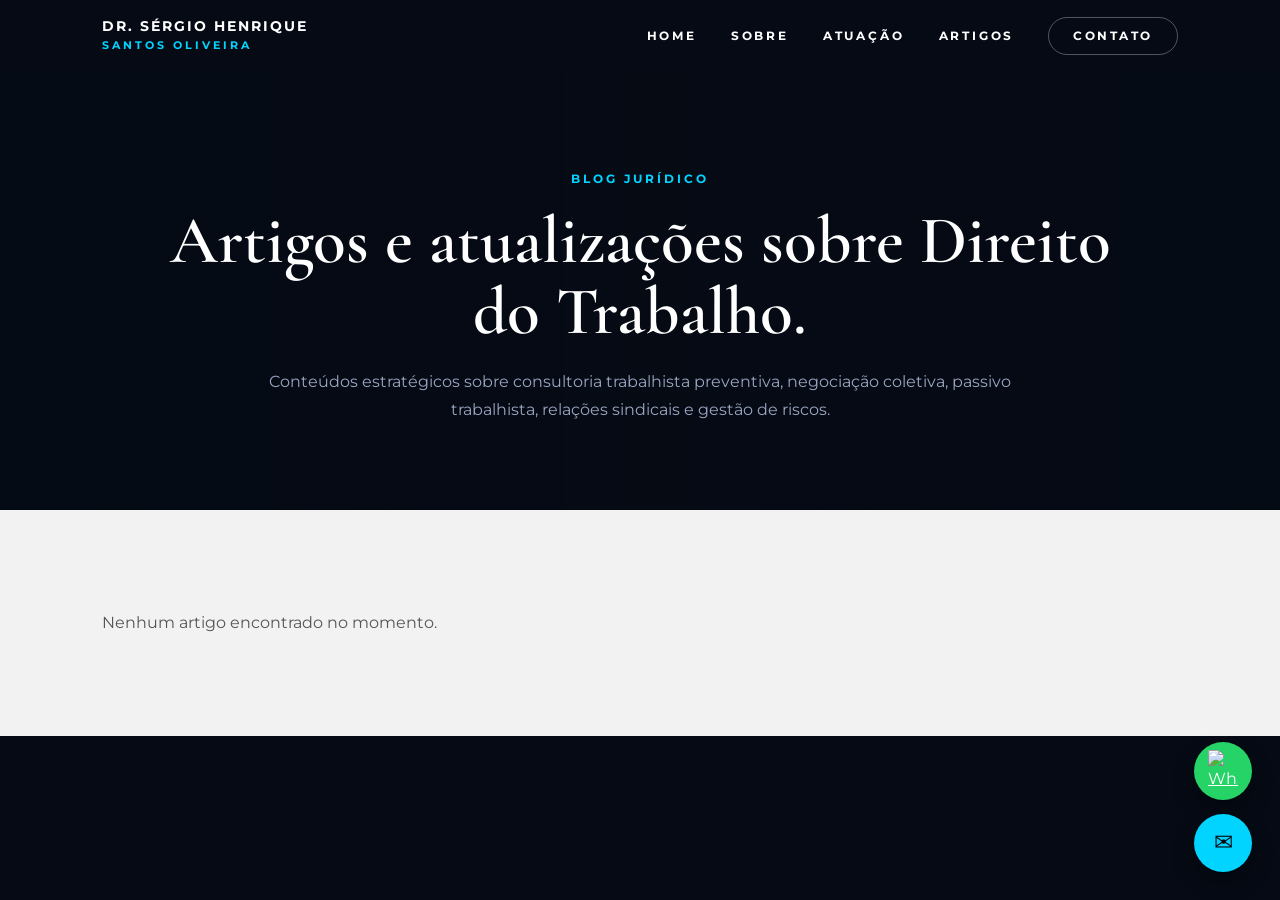
==== blog/blog.html @ 7eec478a "Add files via upload" ====
<!DOCTYPE html>
<html lang="pt-br">

<head>
    <meta charset="UTF-8">
    <meta name="viewport" content="width=device-width, initial-scale=1.0">

    <title>Artigos Jurídicos | Dr. Sérgio Henrique Santos Oliveira</title>

    <meta name="description" content="Artigos sobre Direito do Trabalho, consultoria trabalhista preventiva, negociação coletiva, passivo trabalhista e gestão de riscos para empresas e sindicatos.">
    <meta name="keywords" content="artigos direito do trabalho, consultoria trabalhista preventiva, passivo trabalhista, negociação coletiva, advogado trabalhista">
    <meta name="author" content="Dr. Sérgio Henrique Santos Oliveira">
    <meta name="robots" content="index, follow">

    <link rel="canonical" href="https://advocacia-sergio.vercel.app/blog/blog.html">

    <meta property="og:type" content="website">
    <meta property="og:title" content="Artigos Jurídicos | Direito do Trabalho">
    <meta property="og:description" content="Conteúdos estratégicos sobre Direito do Trabalho para empresas, sindicatos e trabalhadores.">
    <meta property="og:image" content="https://advocacia-sergio.vercel.app/fotos/foto6.jpg">
    <meta property="og:url" content="https://advocacia-sergio.vercel.app/blog/blog.html">

    <link href="https://fonts.googleapis.com/css2?family=Cormorant+Garamond:wght@500;600;700&family=Montserrat:wght@300;400;600;700&display=swap" rel="stylesheet">

    <link rel="stylesheet" href="../style.css">
</head>

<body>

    <header class="navbar">
        <a href="../index.html" class="logo">
            <span>Dr. Sérgio Henrique</span>
            <small>Santos Oliveira</small>
        </a>

        <nav>
            <ul>
                <li><a href="../index.html">Home</a></li>
                <li><a href="../sobre.html">Sobre</a></li>
                <li><a href="../servicos.html">Atuação</a></li>
                <li><a href="blog.html">Artigos</a></li>
                <li><a href="../contato.html" class="nav-btn">Contato</a></li>
            </ul>
        </nav>
    </header>

    <section class="page-hero">

        <span class="section-label">Blog Jurídico</span>

        <h1>
            Artigos e atualizações sobre Direito do Trabalho.
        </h1>

        <p>
            Conteúdos estratégicos sobre consultoria trabalhista preventiva, negociação coletiva,
            passivo trabalhista, relações sindicais e gestão de riscos.
        </p>

    </section>

    <section class="blog-list-section">

        <div class="blog-grid-page" id="blog-list">

            <!-- Os artigos serão carregados automaticamente pelo script.js -->

        </div>

    </section>

    <div class="floating-contact">

        <a href="https://wa.me/5531995029323" target="_blank" class="float-btn whatsapp" aria-label="Falar no WhatsApp">
            <img src="https://upload.wikimedia.org/wikipedia/commons/6/6b/WhatsApp.svg" alt="WhatsApp">
        </a>

        <a href="mailto:sergiohenriqueali@gmail.com" class="float-btn email" aria-label="Enviar e-mail">
            ✉
        </a>

    </div>

    <script src="../script.js"></script>

</body>
</html>
---- style.css ----
:root {
    --bg-dark: #050a14;
    --bg-deep: #030711;
    --cyan: #00d4ff;
    --cyan-soft: rgba(0, 212, 255, 0.18);
    --glass: rgba(255, 255, 255, 0.04);
    --border: rgba(255, 255, 255, 0.12);
    --text-gray: #9ba6c2;
    --white: #ffffff;
    --black: #050a14;
    --font-title: 'Cormorant Garamond', serif;
    --font-body: 'Montserrat', sans-serif;
}

* {
    margin: 0;
    padding: 0;
    box-sizing: border-box;
}

html {
    scroll-behavior: smooth;
}

body {
    background: var(--bg-dark);
    color: var(--white);
    line-height: 1.6;
    overflow-x: hidden;
    font-family: var(--font-body);
}

img,
video {
    max-width: 100%;
    display: block;
}

a {
    color: inherit;
}

/* NAVBAR */

.navbar {
    display: flex;
    justify-content: space-between;
    align-items: center;
    padding: 18px 8%;
    position: fixed;
    width: 100%;
    top: 0;
    left: 0;
    z-index: 1000;
    backdrop-filter: blur(14px);
    background: rgba(5, 10, 20)
}

.navbar-dark {
    background: rgba(5, 10, 20, 0.92);
    padding: 18px 8%;
    box-shadow: 0 20px 40px rgba(0,0,0,0.25);
}

.logo {
    text-decoration: none;
    color: var(--white);
    text-transform: uppercase;
    letter-spacing: 2px;
    line-height: 1.15;
    font-weight: 700;
    font-size: 0.9rem;
}

.logo span {
    display: block;
}

.logo small {
    display: block;
    color: var(--cyan);
    font-size: 0.68rem;
    letter-spacing: 3px;
    margin-top: 4px;
}

nav ul {
    display: flex;
    list-style: none;
    gap: 34px;
    align-items: center;
}

nav ul a {
     text-decoration: none;
    color: var(--white);
    font-size: 0.72rem;
    letter-spacing: 2.8px;
    font-weight: 700;
    text-transform: uppercase;
    transition: 0.3s ease;
}

nav ul a:hover {
    color: var(--cyan);
}

.nav-btn {
     border: 1px solid rgba(255,255,255,0.30);
    padding: 11px 24px;
    border-radius: 999px;
    letter-spacing: 2.5px;
    transition: all .3s ease;
}

.nav-btn:hover {
     background: var(--cyan);
    color: var(--bg-dark);
    border-color: var(--cyan);
}

/* BUTTONS */

.btn-glow {
    background: var(--cyan);
    border: none;
    padding: 16px 30px;
    font-weight: 700;
    color: var(--bg-dark);
    text-decoration: none;
    display: inline-flex;
    align-items: center;
    justify-content: center;
    gap: 10px;
    transition: all 0.35s ease;
    cursor: pointer;
    text-transform: uppercase;
    letter-spacing: 1.8px;
    border-radius: 50px;
    min-height: 54px;
    font-size: 0.78rem;
}

.btn-glow:hover {
    transform: translateY(-3px);
    box-shadow:
        0 0 15px rgba(0,212,255,0.25),
        0 0 35px rgba(0,212,255,0.15);
}

.btn-main {
    min-width: 220px;
}

.btn-outline {
    margin-top: 45px;
    padding: 15px 34px;
    border: 1px solid var(--cyan);
    color: var(--cyan);
    text-decoration: none;
    font-size: 0.78rem;
    font-weight: 700;
    border-radius: 50px;
    display: inline-flex;
    justify-content: center;
    align-items: center;
    transition: 0.35s ease;
    text-transform: uppercase;
    letter-spacing: 1.5px;
    min-height: 52px;
}

.btn-outline:hover {
    background: var(--cyan);
    color: var(--bg-dark);
    box-shadow: 0 0 20px rgba(0,212,255,0.25);
    transform: translateY(-3px);
}

.btn-secondary {
    margin-top: 0;
}

.btn-dark-blog {
    display: inline-flex;
    margin-top: 50px;
    color: #111;
    border: 1px solid #111;
    text-decoration: none;
    padding: 15px 34px;
    border-radius: 50px;
    text-transform: uppercase;
    letter-spacing: 1.5px;
    font-size: 0.78rem;
    font-weight: 700;
    transition: 0.35s ease;
}

.btn-dark-blog:hover {
    background: #111;
    color: #fff;
}

/* GLOBAL */

.glass-card {
    background: var(--glass);
    backdrop-filter: blur(18px);
    border: 1px solid var(--border);
    border-radius: 22px;
}

.section-label {
    display: inline-block;
    color: var(--cyan);
    font-size: 0.72rem;
    letter-spacing: 3px;
    text-transform: uppercase;
    margin-bottom: 18px;
    font-weight: 700;
}

.dark-label {
    color: #007a99;
}

.section-title {
    font-family: var(--font-title);
    font-size: 3.3rem;
    line-height: 1.05;
    margin-bottom: 12px;
    font-weight: 600;
    letter-spacing: -1px;
}

.section-subtitle {
    color: var(--text-gray);
    margin-bottom: 55px;
    font-size: 0.95rem;
}

/* HERO */

.hero-glass {
    min-height: 100vh;
    display: flex;
    align-items: center;
    justify-content: center;
    padding: 150px 20px 90px;
    background:
        linear-gradient(90deg, rgba(5,10,20,0.94), rgba(5,10,20,0.68)),
        url('fotos/escritorio.jpg') center/cover;
}

.hero-content {
    max-width: 980px;
    width: 100%;
    padding: 70px;
    text-align: center;
}

.hero-label {
    display: inline-block;
    color: var(--cyan);
    text-transform: uppercase;
    letter-spacing: 4px;
    font-size: 0.72rem;
    font-weight: 700;
    margin-bottom: 22px;
}

.hero-content h1 {
    font-family: var(--font-title);
    font-size: 5.2rem;
    font-weight: 600;
    line-height: 1;
    margin-bottom: 32px;
    letter-spacing: -2px;
}

.hero-content h1 span {
    color: var(--cyan);
    display: block;
}

.hero-content p {
    margin: 0 auto 42px;
    max-width: 780px;
    font-size: 0.9rem;
    letter-spacing: 2px;
    text-transform: uppercase;
    color: rgba(255,255,255,0.82);
    line-height: 1.9;
}

.hero-buttons {
    display: flex;
    gap: 16px;
    justify-content: center;
    flex-wrap: wrap;
}

/* AUTHORITY */

.authority-section {
    padding: 110px 8%;
    background: var(--bg-deep);
}

.authority-container {
    max-width: 1180px;
    margin: 0 auto;
    display: grid;
    grid-template-columns: 0.9fr 1.1fr;
    gap: 60px;
    align-items: center;
}

.authority-image img {
    width: 100%;
    height: 540px;
    object-fit: cover;
    object-position: center 15%;
    border-radius: 24px;
    filter: grayscale(0.25);
    border: 1px solid var(--border);
}

.authority-content h2 {
    font-family: var(--font-title);
    font-size: 3.2rem;
    line-height: 1.06;
    font-weight: 600;
    margin-bottom: 28px;
}

.authority-content p {
    color: var(--text-gray);
    margin-bottom: 18px;
    font-size: 0.98rem;
    line-height: 1.9;
}

/* HOME CARDS */

.areas-atuacao {
    padding: 110px 8%;
    background-color: #040912;
    text-align: center;
}

.atuacao-grid {
    display: grid;
    grid-template-columns: repeat(4, 1fr);
    gap: 22px;
    max-width: 1200px;
    margin: 0 auto;
}

.atuacao-card {
    background-color: #ffffff;
    padding: 40px 30px;
    border-radius: 20px;
    text-align: left;
    transition: 0.35s ease;
    min-height: 260px;
}

.atuacao-card:hover {
    transform: translateY(-10px);
    box-shadow: 0 22px 50px rgba(0,0,0,0.25);
}

.simbolo-juridico {
    width: 42px;
    height: 3px;
    background: var(--cyan);
    margin-bottom: 25px;
    border-radius: 2px;
}

.atuacao-card h3 {
    color: #111;
    font-size: 0.9rem;
    letter-spacing: 1px;
    text-transform: uppercase;
    margin-bottom: 15px;
    line-height: 1.4;
}

.atuacao-card p {
    color: #555;
    font-size: 0.88rem;
    line-height: 1.65;
}

/* SEO */

.seo-section,
.faq-section {
    padding: 110px 8%;
    background: var(--bg-dark);
}

.seo-container,
.faq-container {
    max-width: 1200px;
    margin: 0 auto;
    text-align: center;
}

.seo-text {
    max-width: 850px;
    margin: 0 auto 55px;
    color: var(--text-gray);
    font-size: 0.98rem;
    line-height: 1.85;
}

.seo-grid {
    display: grid;
    grid-template-columns: repeat(3, 1fr);
    gap: 24px;
}

.seo-card,
.faq-item {
    background: rgba(255,255,255,0.035);
    border: 1px solid var(--border);
    border-radius: 22px;
    padding: 34px;
    text-align: left;
    transition: 0.35s ease;
}

.seo-card:hover,
.faq-item:hover {
    transform: translateY(-6px);
    border-color: rgba(0,212,255,0.42);
    box-shadow: 0 20px 45px rgba(0,0,0,0.25);
}

.seo-card h3,
.faq-item h3 {
    color: white;
    font-size: 1.02rem;
    margin-bottom: 14px;
    letter-spacing: 1px;
}

.seo-card p,
.faq-item p {
    color: var(--text-gray);
    font-size: 0.9rem;
    line-height: 1.8;
}

.faq-list {
    display: grid;
    grid-template-columns: 1fr 1fr;
    gap: 22px;
    margin-top: 50px;
}

/* BLOG HOME */

.blog-section {
    background: #f2f2f2;
    padding: 105px 8%;
}

.home-blog {
    text-align: left;
}

.blog-head {
    max-width: 950px;
    margin-bottom: 45px;
}

.blog-head p {
    color: #555;
    max-width: 720px;
}

.blog-title {
    color: #111;
    font-size: 3.8rem;
    margin-bottom: 20px;
    font-family: var(--font-title);
    font-weight: 600;
    line-height: 1.05;
}

.blog-post {
    display: grid;
    grid-template-columns: 2fr 1fr;
    gap: 40px;
    padding: 45px 0;
    border-top: 1px solid #cfcfcf;
    text-decoration: none;
    transition: 0.3s;
}

.blog-post:hover {
    opacity: 0.75;
}

.blog-post h3 {
    color: #111;
    font-size: 2.1rem;
    line-height: 1.22;
    font-family: var(--font-title);
    font-weight: 600;
}

.blog-meta {
    display: flex;
    flex-direction: column;
    justify-content: center;
}

.blog-meta span {
    color: #555;
    margin-bottom: 10px;
    font-size: 0.92rem;
}

/* SERVICES */

.services-section {
    padding: 155px 10% 100px;
    text-align: center;
    min-height: 100vh;
}

.services-grid {
    display: grid;
    grid-template-columns: 1fr 1fr;
    gap: 40px;
    margin-top: 55px;
}

.flip-card {
    height: 500px;
    perspective: 1000px;
    cursor: pointer;
    background: transparent;
}

.flip-card-inner {
    position: relative;
    width: 100%;
    height: 100%;
    transition: transform 0.8s;
    transform-style: preserve-3d;
}

.flip-card.active .flip-card-inner {
    transform: rotateY(180deg);
}

.flip-card-front,
.flip-card-back {
    position: absolute;
    width: 100%;
    height: 100%;
    backface-visibility: hidden;
    border-radius: 24px;
    overflow: hidden;
}

.flip-card-front {
    background: rgba(255, 255, 255, 0.05);
    border: 1px solid var(--border);
    backdrop-filter: blur(10px);
    display: flex;
    justify-content: center;
    align-items: center;
    padding: 40px;
}

.flip-card-front h3 {
    font-family: var(--font-title);
    font-size: 3rem;
    letter-spacing: 1px;
    color: white;
    font-weight: 600;
    text-shadow: 0 5px 15px rgba(0,0,0,0.5);
}

.flip-card-back {
    transform: rotateY(180deg);
    background-size: cover;
    background-position: center;
}

.back-overlay {
    background: rgba(5, 10, 20, 0.86);
    backdrop-filter: blur(8px);
    width: 100%;
    height: 100%;
    padding: 50px;
    display: flex;
    flex-direction: column;
    justify-content: center;
    text-align: left;
}

.back-overlay h3 {
    color: var(--cyan);
    margin-bottom: 25px;
    font-size: 1.4rem;
    text-transform: uppercase;
    border-bottom: 2px solid var(--cyan);
    display: inline-block;
    padding-bottom: 7px;
}

.back-overlay ul {
    list-style: none;
}

.back-overlay li {
    margin-bottom: 15px;
    font-size: 0.96rem;
    border-left: 2px solid var(--cyan);
    padding-left: 20px;
    color: #ffffff;
    line-height: 1.55;
}

/* INSTAGRAM */

.instagram-section {
    padding: 105px 12%;
    text-align: center;
    background: var(--bg-deep);
}

.insta-grid {
    display: grid;
    grid-template-columns: repeat(3, 1fr);
    gap: 22px;
    max-width: 1100px;
    margin: 0 auto;
}

.insta-post {
    position: relative;
    aspect-ratio: 1 / 1;
    overflow: hidden;
    display: block;
    border-radius: 22px;
    border: 1px solid var(--border);
    background: #000;
}

.video-preview,
.insta-post img {
    width: 100%;
    height: 100%;
    object-fit: cover;
    transition: 0.8s;
}

.insta-overlay {
    position: absolute;
    inset: 0;
    background: rgba(0,212,255,0.38);
    display: flex;
    align-items: center;
    justify-content: center;
    opacity: 0;
    transition: 0.3s;
    font-weight: 700;
    color: white;
    letter-spacing: 1.5px;
    text-transform: uppercase;
    font-size: 0.78rem;
}

.insta-post:hover .video-preview,
.insta-post:hover img {
    transform: scale(1.08);
}

.insta-post:hover .insta-overlay {
    opacity: 1;
}

/* CONTATO */

.contact-section {
    padding: 140px 8% 100px;
    display: flex;
    justify-content: center;
    min-height: 100vh;
    background: var(--bg-dark);
}

.contact-container {
    display: grid;
    grid-template-columns: 0.9fr 1.1fr;
    gap: 60px;
    max-width: 1200px;
    width: 100%;
    align-items: center;
    padding: 42px;
}

.contact-photo-full {
    width: 100%;
    height: 560px;
    object-fit: cover;
    object-position: center 15%;
    border-radius: 20px;
    filter: grayscale(0.35);
}

.form-title {
    font-family: var(--font-title);
    font-size: 3.2rem;
    line-height: 1.05;
    margin-bottom: 12px;
    font-weight: 600;
}

.form-subtitle {
    color: var(--text-gray);
    margin-bottom: 28px;
}

input,
textarea {
    background: rgba(255,255,255,0.05);
    border: 1px solid var(--border);
    padding: 18px;
    color: white;
    border-radius: 14px;
    width: 100%;
    margin-bottom: 18px;
    font-size: 0.9rem;
    font-family: var(--font-body);
}

input::placeholder,
textarea::placeholder {
    color: rgba(255,255,255,0.5);
}

input:focus,
textarea:focus {
    outline: none;
    border-color: var(--cyan);
    background: rgba(255,255,255,0.08);
}

/* FLOATING BUTTONS */

.floating-contact {
    position: fixed;
    bottom: 28px;
    right: 28px;
    display: flex;
    flex-direction: column;
    gap: 14px;
    z-index: 9999;
}

.float-btn {
    width: 58px;
    height: 58px;
    border-radius: 50%;
    display: flex;
    align-items: center;
    justify-content: center;
    transition: 0.3s;
    box-shadow: 0 10px 22px rgba(0,0,0,0.32);
}

.float-btn:hover {
    transform: scale(1.08);
}

.whatsapp {
    background: #25d366;
}

.whatsapp img {
    width: 30px;
}

.email {
    background: var(--cyan);
    color: #050a14;
    font-size: 1.45rem;
    text-decoration: none;
}

/* PÁGINAS NOVAS */

.page-hero {
    padding: 165px 8% 85px;
    background:
        linear-gradient(90deg, rgba(5,10,20,0.95), rgba(5,10,20,0.72)),
        url('fotos/escritorio.jpg') center/cover;
    text-align: center;
}

.page-hero h1 {
    font-family: var(--font-title);
    font-size: 4.2rem;
    line-height: 1.05;
    font-weight: 600;
    max-width: 980px;
    margin: 0 auto 20px;
}

.page-hero p {
    color: var(--text-gray);
    max-width: 760px;
    margin: 0 auto;
    line-height: 1.8;
}

.content-section {
    padding: 105px 8%;
    background: var(--bg-dark);
}

.content-container {
    max-width: 1150px;
    margin: 0 auto;
}

.two-columns {
    display: grid;
    grid-template-columns: 1fr 1fr;
    gap: 55px;
    align-items: center;
}

.text-content h2 {
    font-family: var(--font-title);
    font-size: 3rem;
    line-height: 1.08;
    margin-bottom: 25px;
}

.text-content p {
    color: var(--text-gray);
    margin-bottom: 18px;
    line-height: 1.85;
}

.rounded-image {
    width: 100%;
    height: 520px;
    object-fit: cover;
    object-position: center 15%;
    border-radius: 24px;
    border: 1px solid var(--border);
}

/* BLOG PAGE */

.blog-list-section {
    padding: 100px 8%;
    background: #f2f2f2;
    color: #111;
}

.blog-grid-page {
    max-width: 1180px;
    margin: 0 auto;
    display: grid;
    grid-template-columns: repeat(3, 1fr);
    gap: 28px;
}

.article-card {
    background: #fff;
    border-radius: 22px;
    overflow: hidden;
    text-decoration: none;
    color: #111;
    transition: 0.35s ease;
    border: 1px solid #ddd;
}

.article-card:hover {
    transform: translateY(-8px);
    box-shadow: 0 20px 45px rgba(0,0,0,0.12);
}

.article-card img {
    width: 100%;
    height: 230px;
    object-fit: cover;
    object-position: center;
}

.article-card-content {
    padding: 28px;
}

.article-card-content span {
    color: #007a99;
    text-transform: uppercase;
    font-size: 0.72rem;
    font-weight: 700;
    letter-spacing: 2px;
}

.article-card-content h2 {
    font-family: var(--font-title);
    font-size: 1.9rem;
    line-height: 1.1;
    margin: 14px 0;
}

.article-card-content p {
    color: #555;
    font-size: 0.92rem;
}

/* ARTICLE PAGE */

.article-page {
    background: #f2f2f2;
    color: #111;
    padding: 150px 8% 90px;
}

.article-container {
    max-width: 900px;
    margin: 0 auto;
    background: white;
    border-radius: 24px;
    overflow: hidden;
    border: 1px solid #ddd;
}

.article-hero-image {
    width: 100%;
    height: 420px;
    object-fit: cover;
}

.article-content {
    padding: 55px;
}

.article-content .article-category {
    color: #007a99;
    text-transform: uppercase;
    letter-spacing: 2px;
    font-weight: 700;
    font-size: 0.75rem;
}

.article-content h1 {
    font-family: var(--font-title);
    font-size: 3.5rem;
    line-height: 1.02;
    margin: 18px 0;
}

.article-content .article-meta {
    color: #666;
    margin-bottom: 35px;
}

.article-content h2 {
    font-family: var(--font-title);
    font-size: 2.2rem;
    margin: 36px 0 12px;
}

.article-content p,
.article-content li {
    color: #444;
    line-height: 1.85;
    margin-bottom: 16px;
}

.article-content ul {
    padding-left: 22px;
    margin-bottom: 22px;
}

.article-cta {
    margin-top: 45px;
    padding: 32px;
    background: #050a14;
    color: white;
    border-radius: 18px;
}

.article-cta p {
    color: var(--text-gray);
}

/* RESPONSIVO */

@media (max-width: 1100px) {
    .atuacao-grid,
    .seo-grid,
    .blog-grid-page {
        grid-template-columns: repeat(2, 1fr);
    }

    .hero-content h1 {
        font-size: 3.8rem;
    }
}

@media (max-width: 1000px) {
    .navbar {
        flex-direction: column;
        align-items: center;
        gap: 18px;
        padding: 18px 5%;
    }

    .navbar-dark {
        padding: 16px 5%;
    }

    nav ul {
        gap: 14px;
        flex-wrap: wrap;
        justify-content: center;
    }

    nav ul a {
        font-size: 0.7rem;
    }

    .hero-glass {
        min-height: auto;
        padding: 165px 20px 80px;
    }

    .hero-content {
        padding: 36px 24px;
    }

    .hero-content h1 {
        font-size: 2.8rem;
        line-height: 1.05;
    }

    .hero-content p {
        font-size: 0.78rem;
        letter-spacing: 1.4px;
    }

    .section-title {
        font-size: 2.5rem;
    }

    .authority-container,
    .contact-container,
    .two-columns,
    .blog-post {
        grid-template-columns: 1fr;
    }

    .authority-image img,
    .contact-photo-full,
    .rounded-image {
        height: auto;
        max-height: 520px;
    }

    .atuacao-grid,
    .insta-grid,
    .services-grid,
    .seo-grid,
    .faq-list,
    .blog-grid-page {
        grid-template-columns: 1fr;
    }

    .services-section {
        padding: 145px 20px 80px;
    }

    .flip-card {
        height: 430px;
    }

    .flip-card-front h3 {
        font-size: 2.2rem;
    }

    .back-overlay {
        padding: 30px;
    }

    .back-overlay h3 {
        font-size: 1.15rem;
    }

    .back-overlay li {
        font-size: 0.88rem;
    }

    .instagram-section,
    .areas-atuacao,
    .contact-section,
    .blog-section,
    .seo-section,
    .faq-section,
    .authority-section,
    .content-section {
        padding-left: 20px;
        padding-right: 20px;
    }

    .blog-title {
        font-size: 2.7rem;
    }

    .blog-post h3 {
        font-size: 1.7rem;
    }

    .blog-meta {
        margin-top: 10px;
    }

    .contact-container {
        gap: 30px;
        padding: 25px;
    }

    .form-title {
        font-size: 2.4rem;
    }

    .btn-glow,
    .btn-outline,
    .btn-dark-blog {
        width: 100%;
        text-align: center;
    }

    .hero-buttons {
        width: 100%;
    }

    .hero-buttons a {
        width: 100%;
    }

    .floating-contact {
        bottom: 18px;
        right: 18px;
    }

    .float-btn {
        width: 54px;
        height: 54px;
    }

    .page-hero h1 {
        font-size: 2.8rem;
    }

    .article-page {
        padding: 140px 20px 70px;
    }

    .article-content {
        padding: 34px 24px;
    }

    .article-content h1 {
        font-size: 2.5rem;
    }

    .article-hero-image {
        height: 280px;
    }
}

@media (max-width: 480px) {
    .logo {
        text-align: center;
        font-size: 0.78rem;
    }

    .logo small {
        font-size: 0.6rem;
    }

    nav ul {
        gap: 10px;
    }

    .nav-btn {
        padding: 8px 14px;
    }

    .hero-content h1 {
        font-size: 2.28rem;
    }

    .hero-label {
        font-size: 0.62rem;
        letter-spacing: 2.5px;
    }

    .hero-content p {
        font-size: 0.72rem;
        line-height: 1.75;
    }

    .section-title,
    .authority-content h2,
    .text-content h2 {
        font-size: 2.2rem;
    }

    .blog-title {
        font-size: 2.35rem;
    }

    .atuacao-card,
    .seo-card,
    .faq-item {
        padding: 26px;
    }

    .page-hero h1 {
        font-size: 2.35rem;
    }
}

.site-footer {
    background: #020611;
    border-top: 1px solid rgba(255,255,255,0.08);
    padding: 60px 8% 25px;
}

.footer-container {
    max-width: 1200px;
    margin: auto;
    display: grid;
    grid-template-columns: 1.5fr 1fr 1fr;
    gap: 40px;
}

.footer-brand h2 {
    color: white;
    font-size: 2rem;
}

.footer-brand p {
    color: var(--cyan);
    margin: 8px 0;
}

.footer-brand span,
.footer-contact p {
    color: var(--text-gray);
}

.footer-links {
    display: flex;
    flex-direction: column;
    gap: 10px;
}

.footer-links a {
    color: var(--text-gray);
    text-decoration: none;
}

.footer-links a:hover {
    color: var(--cyan);
}

.footer-bottom {
    margin-top: 40px;
    text-align: center;
    padding-top: 20px;
    border-top: 1px solid rgba(255,255,255,0.08);
}

.footer-bottom p {
    color: var(--text-gray);
    font-size: 0.8rem;
}

@media(max-width:1000px){

.footer-container{
grid-template-columns:1fr;
}

}
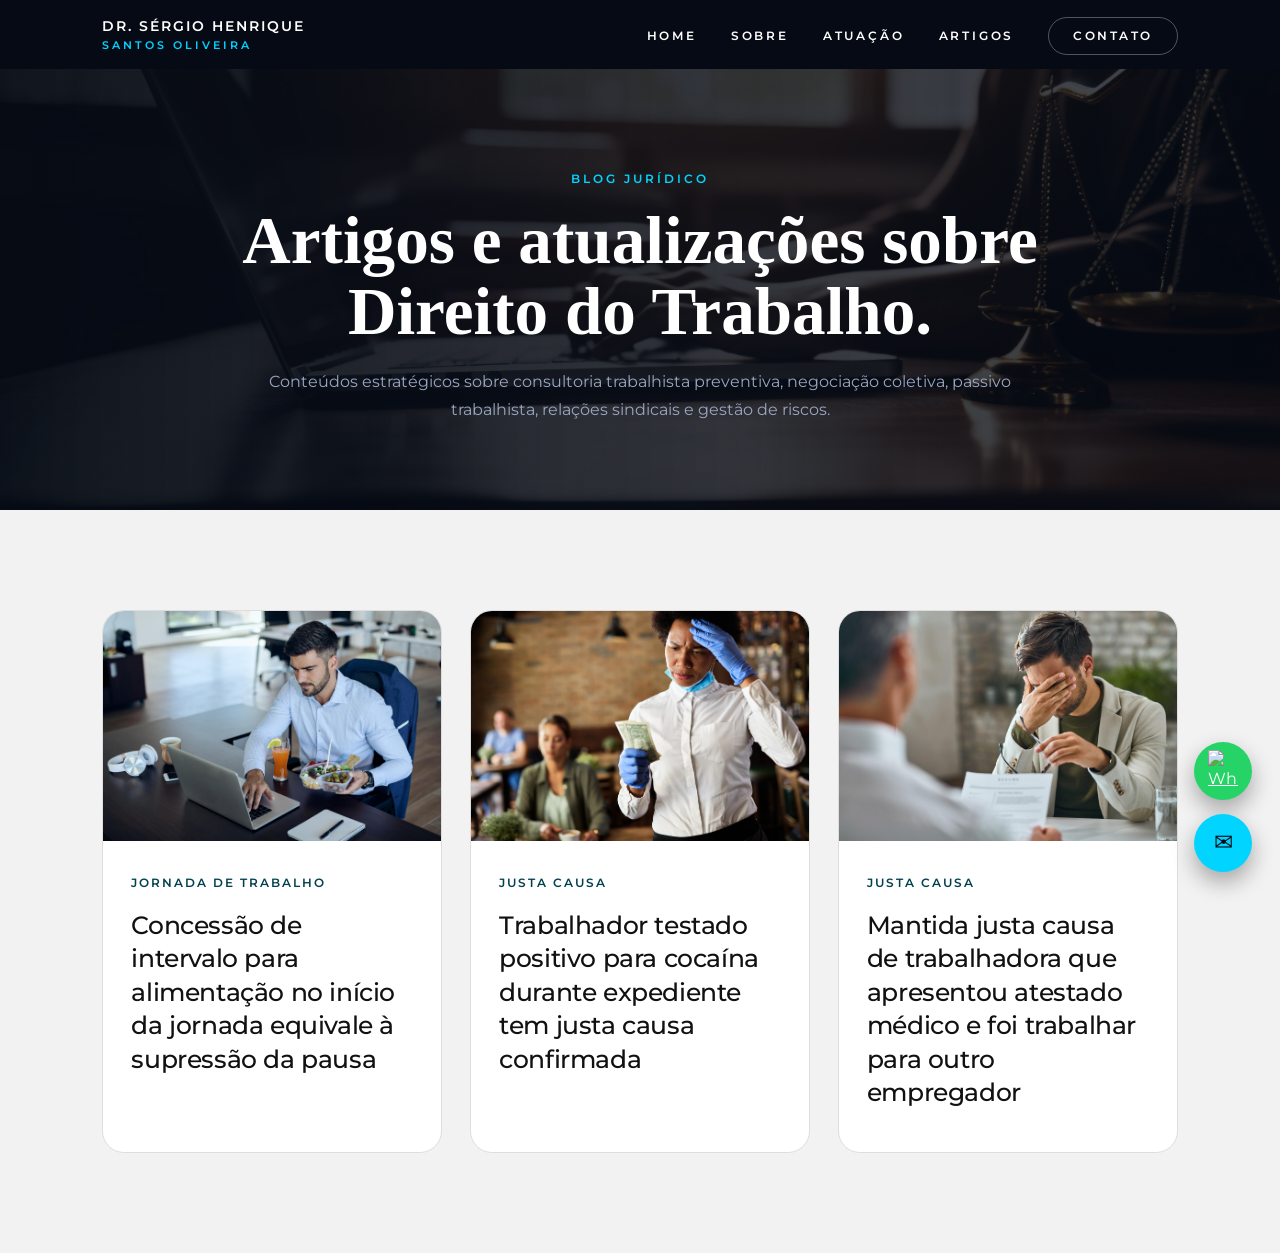
==== commit 1be5c83a: "Add files via upload" ====
--- a/blog/blog.html
+++ b/blog/blog.html
@@ -20,7 +20,7 @@
     <meta property="og:image" content="https://advocacia-sergio.vercel.app/fotos/foto6.jpg">
     <meta property="og:url" content="https://advocacia-sergio.vercel.app/blog/blog.html">
 
-    <link href="https://fonts.googleapis.com/css2?family=Cormorant+Garamond:wght@500;600;700&family=Montserrat:wght@300;400;600;700&display=swap" rel="stylesheet">
+    <link href="https://fonts.googleapis.com/css2?family=Montserrat:wght@300;400;500;600;700;800&display=swap" rel="stylesheet">
 
     <link rel="stylesheet" href="../style.css">
 </head>
@@ -44,8 +44,7 @@
         </nav>
     </header>
 
-    <section class="page-hero">
-
+    <section class="page-hero reveal-premium">
         <span class="section-label">Blog Jurídico</span>
 
         <h1>
@@ -56,21 +55,15 @@
             Conteúdos estratégicos sobre consultoria trabalhista preventiva, negociação coletiva,
             passivo trabalhista, relações sindicais e gestão de riscos.
         </p>
-
     </section>
 
-    <section class="blog-list-section">
-
+    <section class="blog-list-section reveal-premium">
         <div class="blog-grid-page" id="blog-list">
-
             <!-- Os artigos serão carregados automaticamente pelo script.js -->
-
         </div>
-
     </section>
 
     <div class="floating-contact">
-
         <a href="https://wa.me/5531995029323" target="_blank" class="float-btn whatsapp" aria-label="Falar no WhatsApp">
             <img src="https://upload.wikimedia.org/wikipedia/commons/6/6b/WhatsApp.svg" alt="WhatsApp">
         </a>
@@ -78,7 +71,6 @@
         <a href="mailto:sergiohenriqueali@gmail.com" class="float-btn email" aria-label="Enviar e-mail">
             ✉
         </a>
-
     </div>
 
     <script src="../script.js"></script>
--- a/style.css
+++ b/style.css
@@ -8,7 +8,7 @@
     --text-gray: #9ba6c2;
     --white: #ffffff;
     --black: #050a14;
-    --font-title: 'Cormorant Garamond', serif;
+    --font-title: 'Monstserrat', serif;
     --font-body: 'Montserrat', sans-serif;
 }
 
@@ -68,7 +68,7 @@
     text-transform: uppercase;
     letter-spacing: 2px;
     line-height: 1.15;
-    font-weight: 700;
+    font-weight: 600;
     font-size: 0.9rem;
 }
 
@@ -96,7 +96,7 @@
     color: var(--white);
     font-size: 0.72rem;
     letter-spacing: 2.8px;
-    font-weight: 700;
+    font-weight: 600;
     text-transform: uppercase;
     transition: 0.3s ease;
 }
@@ -125,7 +125,7 @@
     background: var(--cyan);
     border: none;
     padding: 16px 30px;
-    font-weight: 700;
+    font-weight: 600;
     color: var(--bg-dark);
     text-decoration: none;
     display: inline-flex;
@@ -159,7 +159,7 @@
     color: var(--cyan);
     text-decoration: none;
     font-size: 0.78rem;
-    font-weight: 700;
+    font-weight: 600;
     border-radius: 50px;
     display: inline-flex;
     justify-content: center;
@@ -192,7 +192,7 @@
     text-transform: uppercase;
     letter-spacing: 1.5px;
     font-size: 0.78rem;
-    font-weight: 700;
+    font-weight: 600;
     transition: 0.35s ease;
 }
 
@@ -217,7 +217,7 @@
     letter-spacing: 3px;
     text-transform: uppercase;
     margin-bottom: 18px;
-    font-weight: 700;
+    font-weight: 600;
 }
 
 .dark-label {
@@ -265,7 +265,7 @@
     text-transform: uppercase;
     letter-spacing: 4px;
     font-size: 0.72rem;
-    font-weight: 700;
+    font-weight: 600;
     margin-bottom: 22px;
 }
 
@@ -320,7 +320,7 @@
     width: 100%;
     height: 540px;
     object-fit: cover;
-    object-position: center 15%;
+    object-position: center 10%;
     border-radius: 24px;
     filter: grayscale(0.25);
     border: 1px solid var(--border);
@@ -673,7 +673,7 @@
     justify-content: center;
     opacity: 0;
     transition: 0.3s;
-    font-weight: 700;
+    font-weight: 600;
     color: white;
     letter-spacing: 1.5px;
     text-transform: uppercase;
@@ -906,22 +906,24 @@
 }
 
 .article-card-content span {
-    color: #007a99;
+    color: #044150;
     text-transform: uppercase;
     font-size: 0.72rem;
-    font-weight: 700;
+    font-weight: 600;
     letter-spacing: 2px;
 }
 
 .article-card-content h2 {
-    font-family: var(--font-title);
-    font-size: 1.9rem;
-    line-height: 1.1;
+    font-family: 'Montserrat', sans-serif;
+    font-size: 1.55rem;
+    font-weight: 500;
+    line-height: 1.35;
+    letter-spacing: -0.4px;
     margin: 14px 0;
 }
 
 .article-card-content p {
-    color: #555;
+    color: #2f2f2f;
     font-size: 0.92rem;
 }
 
@@ -956,7 +958,7 @@
     color: #007a99;
     text-transform: uppercase;
     letter-spacing: 2px;
-    font-weight: 700;
+    font-weight: 600;
     font-size: 0.75rem;
 }
 
@@ -1019,9 +1021,9 @@
 @media (max-width: 1000px) {
     .navbar {
         flex-direction: column;
-        align-items: center;
-        gap: 18px;
-        padding: 18px 5%;
+    align-items: center;
+    gap: 12px;
+    padding: 14px 5%;
     }
 
     .navbar-dark {
@@ -1035,7 +1037,8 @@
     }
 
     nav ul a {
-        font-size: 0.7rem;
+         font-size: 0.62rem;
+    letter-spacing: 1.6px;
     }
 
     .hero-glass {
@@ -1302,4 +1305,35 @@
 grid-template-columns:1fr;
 }
 
+}
+
+/* ANIMAÇÃO PREMIUM AO ROLAR */
+
+.reveal-premium {
+    opacity: 0;
+    transform: translateY(70px) scale(0.98);
+    filter: blur(8px);
+    transition: opacity 0.9s ease, transform 0.9s ease, filter 0.9s ease;
+}
+
+.reveal-premium.active {
+    opacity: 1;
+    transform: translateY(0) scale(1);
+    filter: blur(0);
+}
+
+.reveal-delay-1 {
+    transition-delay: 0.12s;
+}
+
+.reveal-delay-2 {
+    transition-delay: 0.24s;
+}
+
+.reveal-delay-3 {
+    transition-delay: 0.36s;
+}
+
+.reveal-delay-4 {
+    transition-delay: 0.48s;
 }
